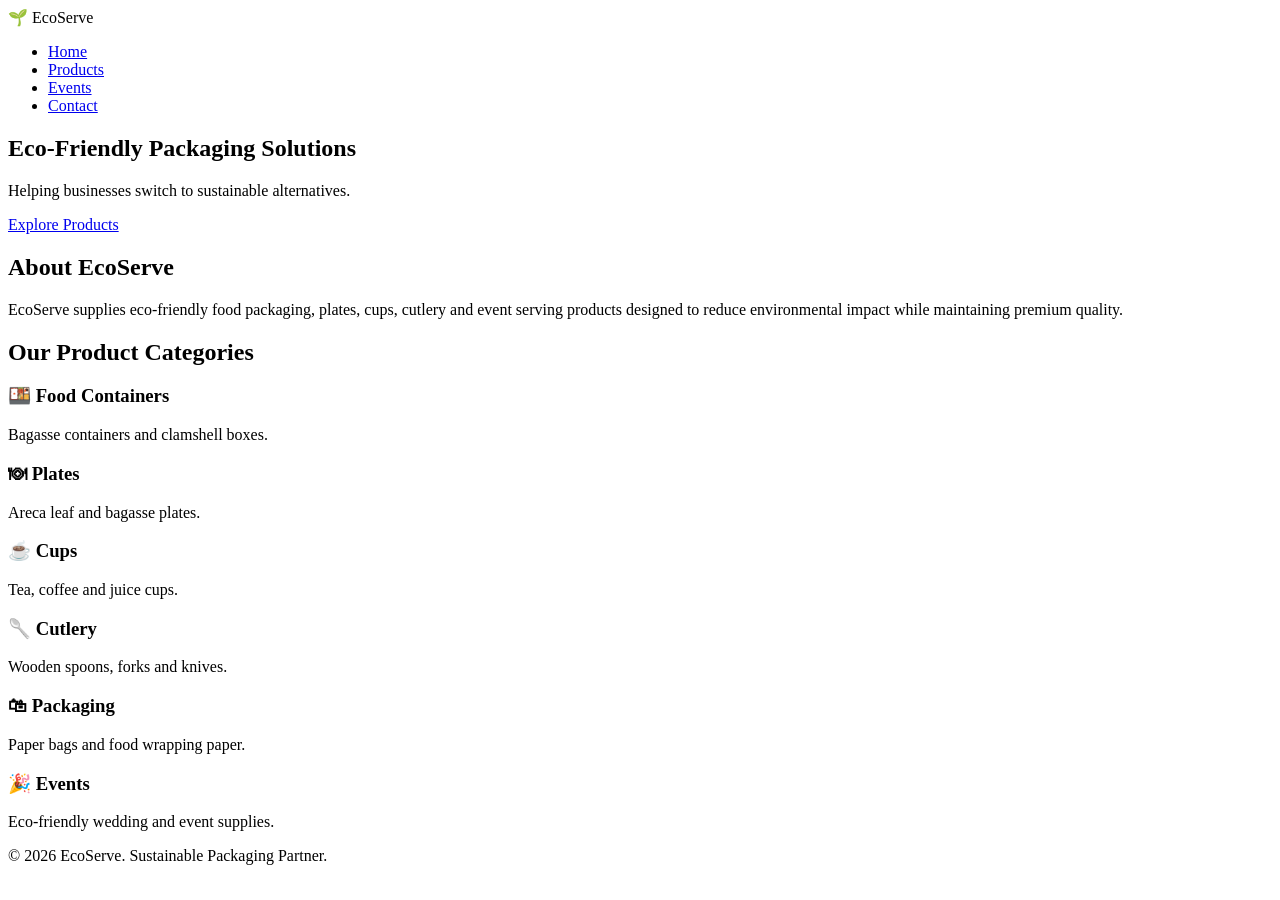
==== index.html @ 6ba3df32 "Add files via upload" ====
<!DOCTYPE html>
<html lang="en">
<head>
<meta charset="UTF-8">
<meta name="viewport" content="width=device-width, initial-scale=1.0">
<title>EcoServe - Sustainable Packaging Solutions</title>
<link rel="stylesheet" href="css/style.css">
</head>
<body>

<header>
    <nav>
        <div class="logo">🌱 EcoServe</div>

        <ul>
            <li><a href="index.html">Home</a></li>
            <li><a href="products.html">Products</a></li>
            <li><a href="events.html">Events</a></li>
            <li><a href="contact.html">Contact</a></li>
        </ul>
    </nav>
</header>

<section class="hero">
    <h1>Eco-Friendly Packaging Solutions</h1>
    <p>Helping businesses switch to sustainable alternatives.</p>

    <a href="products.html" class="btn">
        Explore Products
    </a>
</section>

<section class="about">
    <h2>About EcoServe</h2>

    <p>
        EcoServe supplies eco-friendly food packaging,
        plates, cups, cutlery and event serving products
        designed to reduce environmental impact while
        maintaining premium quality.
    </p>
</section>

<section class="categories">

    <h2>Our Product Categories</h2>

    <div class="grid">

        <div class="card">
            <h3>🍱 Food Containers</h3>
            <p>Bagasse containers and clamshell boxes.</p>
        </div>

        <div class="card">
            <h3>🍽 Plates</h3>
            <p>Areca leaf and bagasse plates.</p>
        </div>

        <div class="card">
            <h3>☕ Cups</h3>
            <p>Tea, coffee and juice cups.</p>
        </div>

        <div class="card">
            <h3>🥄 Cutlery</h3>
            <p>Wooden spoons, forks and knives.</p>
        </div>

        <div class="card">
            <h3>🛍 Packaging</h3>
            <p>Paper bags and food wrapping paper.</p>
        </div>

        <div class="card">
            <h3>🎉 Events</h3>
            <p>Eco-friendly wedding and event supplies.</p>
        </div>

    </div>

</section>

<footer>
    <p>© 2026 EcoServe. Sustainable Packaging Partner.</p>
</footer>

<script src="js/script.js"></script>
</body>
</html>
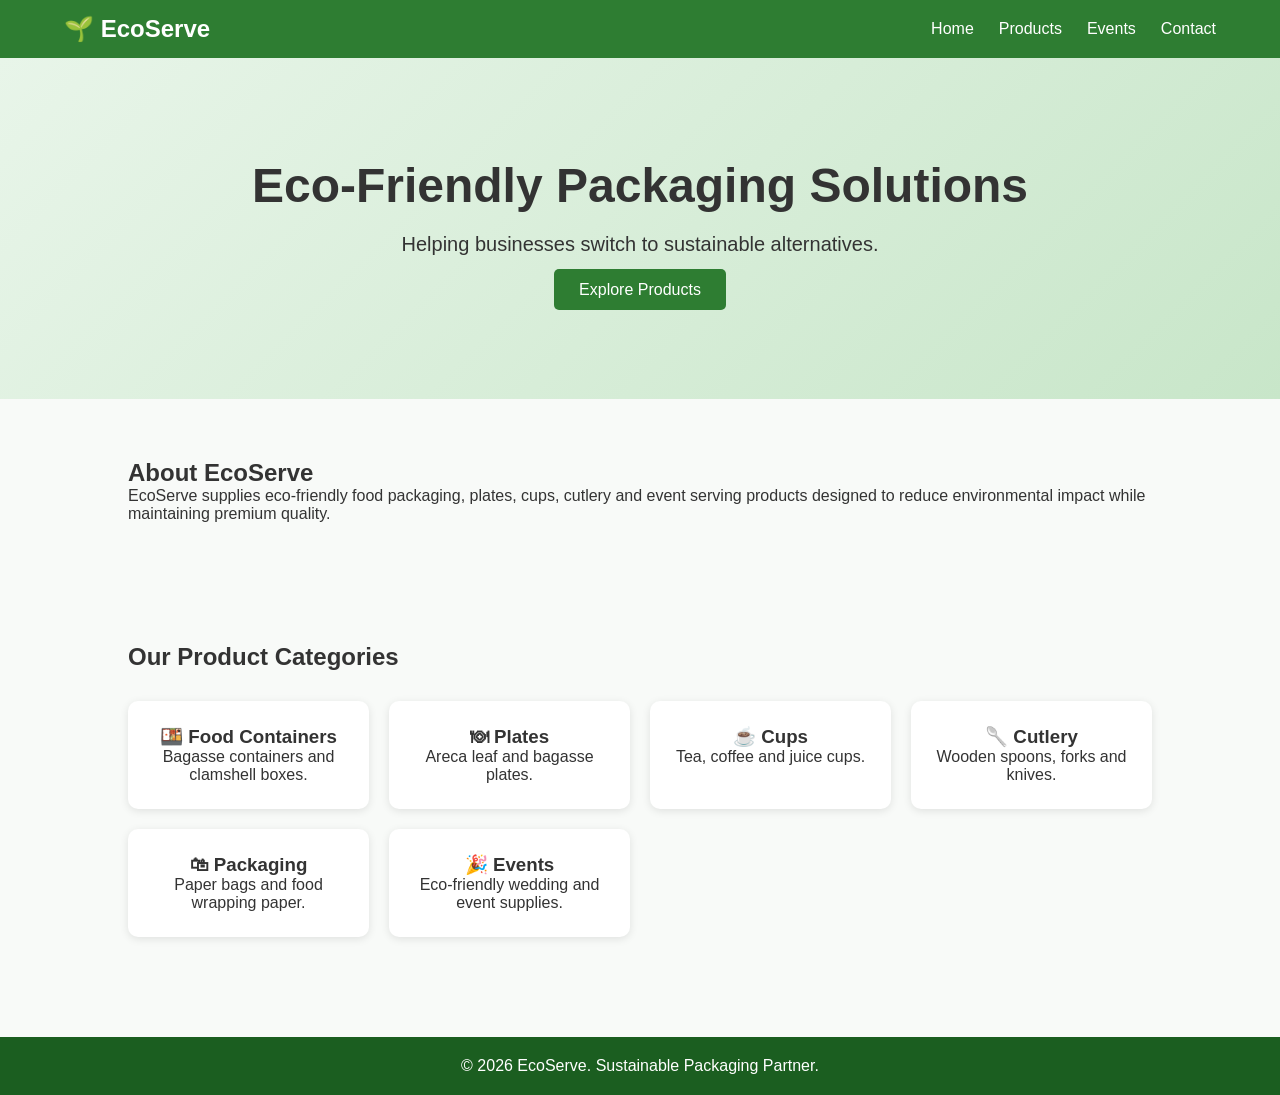
==== commit 8f1994f2: "Update index.html" ====
--- a/index.html
+++ b/index.html
@@ -4,7 +4,7 @@
 <meta charset="UTF-8">
 <meta name="viewport" content="width=device-width, initial-scale=1.0">
 <title>EcoServe - Sustainable Packaging Solutions</title>
-<link rel="stylesheet" href="css/style.css">
+<link rel="stylesheet" href="style.css">
 </head>
 <body>
 
@@ -87,4 +87,4 @@
 
 <script src="js/script.js"></script>
 </body>
-</html>+</html>
--- a/style.css
+++ b/style.css
@@ -0,0 +1,132 @@
+*{
+margin:0;
+padding:0;
+box-sizing:border-box;
+font-family:Arial,sans-serif;
+}
+
+body{
+background:#f8faf8;
+color:#333;
+}
+
+header{
+background:#2e7d32;
+padding:15px 5%;
+}
+
+nav{
+display:flex;
+justify-content:space-between;
+align-items:center;
+}
+
+.logo{
+font-size:24px;
+font-weight:bold;
+color:white;
+}
+
+nav ul{
+display:flex;
+gap:25px;
+list-style:none;
+}
+
+nav a{
+color:white;
+text-decoration:none;
+}
+
+.hero{
+padding:100px 20px;
+text-align:center;
+background:linear-gradient(
+135deg,
+#e8f5e9,
+#c8e6c9
+);
+}
+
+.hero h1{
+font-size:48px;
+margin-bottom:20px;
+}
+
+.hero p{
+font-size:20px;
+margin-bottom:25px;
+}
+
+.btn{
+background:#2e7d32;
+color:white;
+padding:12px 25px;
+text-decoration:none;
+border-radius:5px;
+}
+
+.about,
+.products,
+.contact,
+.categories{
+padding:60px 10%;
+}
+
+.grid{
+display:grid;
+grid-template-columns:
+repeat(auto-fit,minmax(220px,1fr));
+gap:20px;
+margin-top:30px;
+}
+
+.card{
+background:white;
+padding:25px;
+border-radius:10px;
+box-shadow:
+0 2px 8px rgba(0,0,0,.1);
+text-align:center;
+}
+
+.page-title{
+padding:60px;
+text-align:center;
+background:#e8f5e9;
+}
+
+form{
+display:flex;
+flex-direction:column;
+gap:15px;
+max-width:500px;
+margin:auto;
+}
+
+input,
+textarea{
+padding:12px;
+border:1px solid #ccc;
+}
+
+button{
+background:#2e7d32;
+color:white;
+border:none;
+padding:12px;
+cursor:pointer;
+}
+
+.contact-info{
+margin-top:40px;
+text-align:center;
+}
+
+footer{
+background:#1b5e20;
+color:white;
+text-align:center;
+padding:20px;
+margin-top:40px;
+}
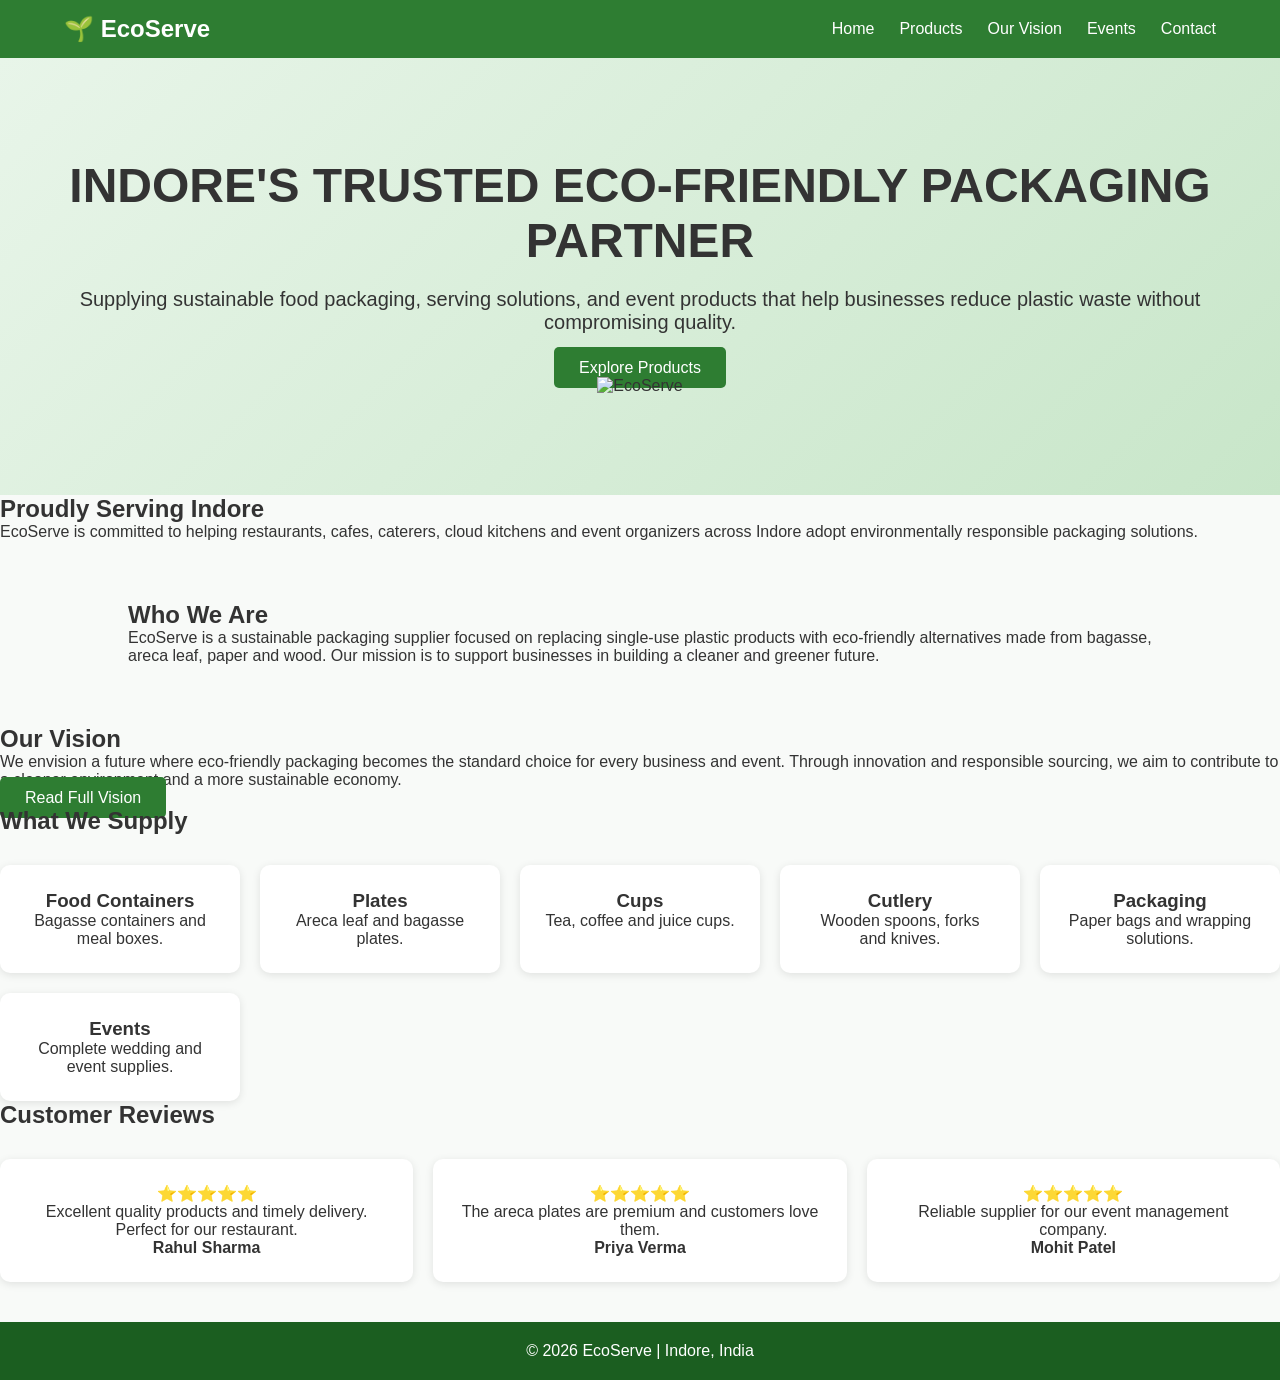
==== commit 29d01403: "Update index.html" ====
--- a/index.html
+++ b/index.html
@@ -1,90 +1,182 @@
 <!DOCTYPE html>
+
 <html lang="en">
+
 <head>
 <meta charset="UTF-8">
 <meta name="viewport" content="width=device-width, initial-scale=1.0">
 <title>EcoServe - Sustainable Packaging Solutions</title>
 <link rel="stylesheet" href="style.css">
 </head>
+
 <body>
 
 <header>
-    <nav>
-        <div class="logo">🌱 EcoServe</div>
+<nav>
 
-        <ul>
-            <li><a href="index.html">Home</a></li>
-            <li><a href="products.html">Products</a></li>
-            <li><a href="events.html">Events</a></li>
-            <li><a href="contact.html">Contact</a></li>
-        </ul>
-    </nav>
+<div class="logo">
+🌱 EcoServe
+</div>
+
+<ul>
+<li><a href="index.html">Home</a></li>
+<li><a href="products.html">Products</a></li>
+<li><a href="vision.html">Our Vision</a></li>
+<li><a href="events.html">Events</a></li>
+<li><a href="contact.html">Contact</a></li>
+</ul>
+
+</nav>
 </header>
 
 <section class="hero">
-    <h1>Eco-Friendly Packaging Solutions</h1>
-    <p>Helping businesses switch to sustainable alternatives.</p>
 
-    <a href="products.html" class="btn">
-        Explore Products
-    </a>
+<div class="hero-text">
+
+<h1>
+INDORE'S TRUSTED ECO-FRIENDLY PACKAGING PARTNER
+</h1>
+
+<p>
+Supplying sustainable food packaging, serving solutions,
+and event products that help businesses reduce plastic
+waste without compromising quality.
+</p>
+
+<a href="products.html" class="btn">
+Explore Products
+</a>
+
+</div>
+
+<div class="hero-image">
+<img src="home.png" alt="EcoServe">
+</div>
+
+</section>
+
+<section class="city-highlight">
+
+<h2>Proudly Serving Indore</h2>
+
+<p>
+EcoServe is committed to helping restaurants,
+cafes, caterers, cloud kitchens and event organizers
+across Indore adopt environmentally responsible packaging solutions.
+</p>
+
 </section>
 
 <section class="about">
-    <h2>About EcoServe</h2>
 
-    <p>
-        EcoServe supplies eco-friendly food packaging,
-        plates, cups, cutlery and event serving products
-        designed to reduce environmental impact while
-        maintaining premium quality.
-    </p>
+<h2>Who We Are</h2>
+
+<p>
+EcoServe is a sustainable packaging supplier focused on replacing
+single-use plastic products with eco-friendly alternatives made from
+bagasse, areca leaf, paper and wood. Our mission is to support
+businesses in building a cleaner and greener future.
+</p>
+
 </section>
 
-<section class="categories">
+<section class="vision-preview">
 
-    <h2>Our Product Categories</h2>
+<h2>Our Vision</h2>
 
-    <div class="grid">
+<p>
+We envision a future where eco-friendly packaging becomes
+the standard choice for every business and event.
+Through innovation and responsible sourcing, we aim to
+contribute to a cleaner environment and a more sustainable economy.
+</p>
 
-        <div class="card">
-            <h3>🍱 Food Containers</h3>
-            <p>Bagasse containers and clamshell boxes.</p>
-        </div>
+<a href="vision.html" class="btn">
+Read Full Vision
+</a>
 
-        <div class="card">
-            <h3>🍽 Plates</h3>
-            <p>Areca leaf and bagasse plates.</p>
-        </div>
+</section>
 
-        <div class="card">
-            <h3>☕ Cups</h3>
-            <p>Tea, coffee and juice cups.</p>
-        </div>
+<section class="product-summary">
 
-        <div class="card">
-            <h3>🥄 Cutlery</h3>
-            <p>Wooden spoons, forks and knives.</p>
-        </div>
+<h2>What We Supply</h2>
 
-        <div class="card">
-            <h3>🛍 Packaging</h3>
-            <p>Paper bags and food wrapping paper.</p>
-        </div>
+<div class="grid">
 
-        <div class="card">
-            <h3>🎉 Events</h3>
-            <p>Eco-friendly wedding and event supplies.</p>
-        </div>
+<div class="card">
+<h3>Food Containers</h3>
+<p>Bagasse containers and meal boxes.</p>
+</div>
 
-    </div>
+<div class="card">
+<h3>Plates</h3>
+<p>Areca leaf and bagasse plates.</p>
+</div>
+
+<div class="card">
+<h3>Cups</h3>
+<p>Tea, coffee and juice cups.</p>
+</div>
+
+<div class="card">
+<h3>Cutlery</h3>
+<p>Wooden spoons, forks and knives.</p>
+</div>
+
+<div class="card">
+<h3>Packaging</h3>
+<p>Paper bags and wrapping solutions.</p>
+</div>
+
+<div class="card">
+<h3>Events</h3>
+<p>Complete wedding and event supplies.</p>
+</div>
+
+</div>
+
+</section>
+
+<section class="reviews">
+
+<h2>Customer Reviews</h2>
+
+<div class="grid">
+
+<div class="card">
+⭐⭐⭐⭐⭐
+<p>
+Excellent quality products and timely delivery.
+Perfect for our restaurant.
+</p>
+<b>Rahul Sharma</b>
+</div>
+
+<div class="card">
+⭐⭐⭐⭐⭐
+<p>
+The areca plates are premium and customers love them.
+</p>
+<b>Priya Verma</b>
+</div>
+
+<div class="card">
+⭐⭐⭐⭐⭐
+<p>
+Reliable supplier for our event management company.
+</p>
+<b>Mohit Patel</b>
+</div>
+
+</div>
 
 </section>
 
 <footer>
-    <p>© 2026 EcoServe. Sustainable Packaging Partner.</p>
+<p>© 2026 EcoServe | Indore, India</p>
 </footer>
 
-<script src="js/script.js"></script>
+<script src="script.js"></script>
+
 </body>
 </html>
